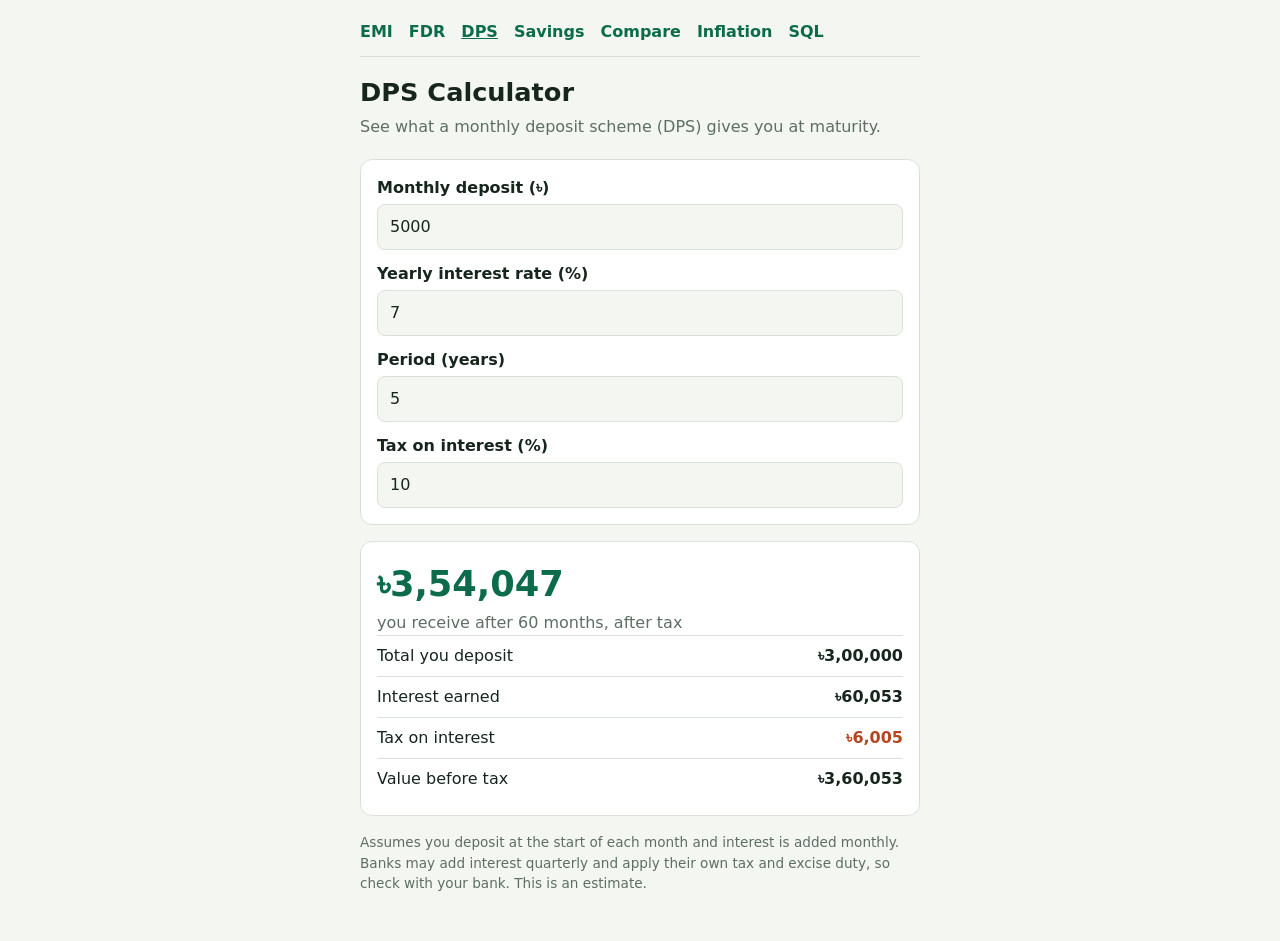
==== dps.html @ 75416d09 "Create dps.html" ====
<!DOCTYPE html>
<html lang="en">
<head>
<meta charset="UTF-8">
<meta name="viewport" content="width=device-width, initial-scale=1">
<title>DPS Calculator</title>
<style>
:root{--bg:#f3f6f1;--card:#fff;--ink:#16261d;--mute:#5d6e63;--line:#d9e2da;--accent:#0b6b4a;--accent-ink:#fff;--warm:#b4461f}
@media (prefers-color-scheme:dark){:root{--bg:#0e1a14;--card:#15241b;--ink:#e6efe8;--mute:#93a59a;--line:#264033;--accent:#3fbf8b;--accent-ink:#06150e;--warm:#f08a5d}}
*{box-sizing:border-box}
body{margin:0;background:var(--bg);color:var(--ink);font:16px/1.5 system-ui,-apple-system,"Segoe UI",sans-serif;padding:20px 16px 48px}
main{max-width:560px;margin:0 auto}
h1{font-size:1.6rem;margin:0 0 4px}
.sub{color:var(--mute);margin:0 0 20px}
.box{background:var(--card);border:1px solid var(--line);border-radius:12px;padding:16px;margin-bottom:16px}
label{display:block;font-weight:600;margin:12px 0 4px}
label:first-child{margin-top:0}
input{width:100%;font:inherit;padding:10px 12px;border:1px solid var(--line);border-radius:8px;background:var(--bg);color:var(--ink)}
input:focus-visible,a:focus-visible{outline:3px solid var(--accent);outline-offset:2px}
.big{font-size:2.2rem;font-weight:800;color:var(--accent);margin:0}
.row{display:flex;justify-content:space-between;padding:8px 0;border-top:1px solid var(--line)}
.row span:last-child{font-weight:600}
.tax{color:var(--warm)}
.err{color:var(--warm);font-weight:600}
footer{color:var(--mute);font-size:.85rem}
</style>
</head>
<body>
<main>
<nav id="nav"></nav>
<script src="nav.js"></script>
<h1>DPS Calculator</h1>
<p class="sub">See what a monthly deposit scheme (DPS) gives you at maturity.</p>

<div class="box">
<label for="dep">Monthly deposit (৳)</label>
<input id="dep" type="number" inputmode="decimal" value="5000" min="1">
<label for="rate">Yearly interest rate (%)</label>
<input id="rate" type="number" inputmode="decimal" value="7" min="0" step="0.1">
<label for="yrs">Period (years)</label>
<input id="yrs" type="number" inputmode="decimal" value="5" min="0.5" step="0.5">
<label for="tax">Tax on interest (%)</label>
<input id="tax" type="number" inputmode="decimal" value="10" min="0" max="100" step="0.5">
</div>

<div class="box" id="out" aria-live="polite"></div>

<footer>Assumes you deposit at the start of each month and interest is added monthly. Banks may add interest quarterly and apply their own tax and excise duty, so check with your bank. This is an estimate.</footer>
</main>

<script>
const $ = id => document.getElementById(id);
const fmt = n => "৳" + Math.round(n).toLocaleString("en-IN");

function calc(){
  const D = parseFloat($("dep").value);
  const r = parseFloat($("rate").value);
  const t = parseFloat($("yrs").value);
  const tax = parseFloat($("tax").value);
  const out = $("out");

  if (!(D > 0) || !(r >= 0) || !(t > 0) || !(tax >= 0 && tax <= 100)) {
    out.innerHTML = '<span class="err">Enter a deposit and period above 0, a rate of 0 or more, and a tax between 0 and 100.</span>';
    return;
  }

  const n = Math.max(1, Math.round(t * 12));
  const i = r / 100 / 12;
  const fv = i === 0 ? D * n : D * (Math.pow(1 + i, n) - 1) / i * (1 + i);
  const put = D * n;
  const interest = fv - put;
  const taxAmt = interest * tax / 100;
  const net = fv - taxAmt;

  out.innerHTML =
    '<p class="big">' + fmt(net) + '</p><div style="color:var(--mute)">you receive after ' + n + ' months, after tax</div>' +
    '<div class="row"><span>Total you deposit</span><span>' + fmt(put) + '</span></div>' +
    '<div class="row"><span>Interest earned</span><span>' + fmt(interest) + '</span></div>' +
    '<div class="row"><span>Tax on interest</span><span class="tax">' + fmt(taxAmt) + '</span></div>' +
    '<div class="row"><span>Value before tax</span><span>' + fmt(fv) + '</span></div>';
}

["dep","rate","yrs","tax"].forEach(id => $(id).addEventListener("input", calc));
calc();
</script>
</body>
</html>
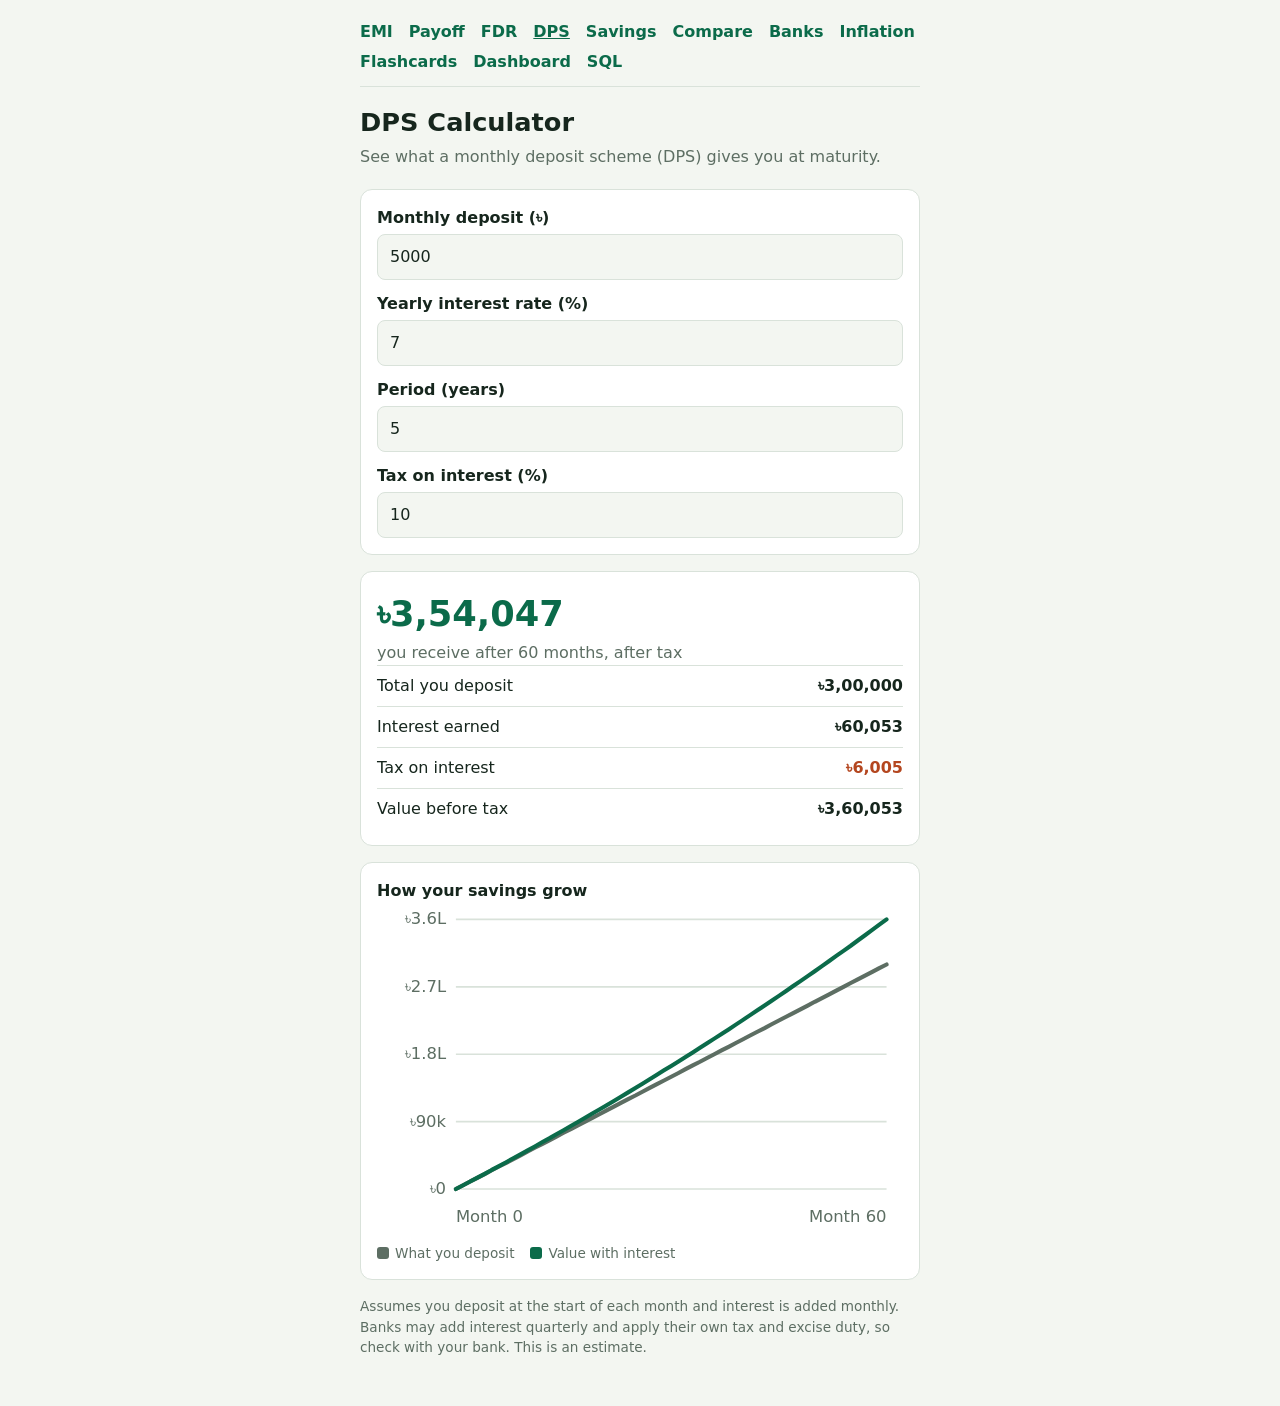
==== commit be2b9a80: "Update dps.html" ====
--- a/dps.html
+++ b/dps.html
@@ -83,5 +83,6 @@
 ["dep","rate","yrs","tax"].forEach(id => $(id).addEventListener("input", calc));
 calc();
 </script>
+<script src="charts.js"></script>
 </body>
 </html>
